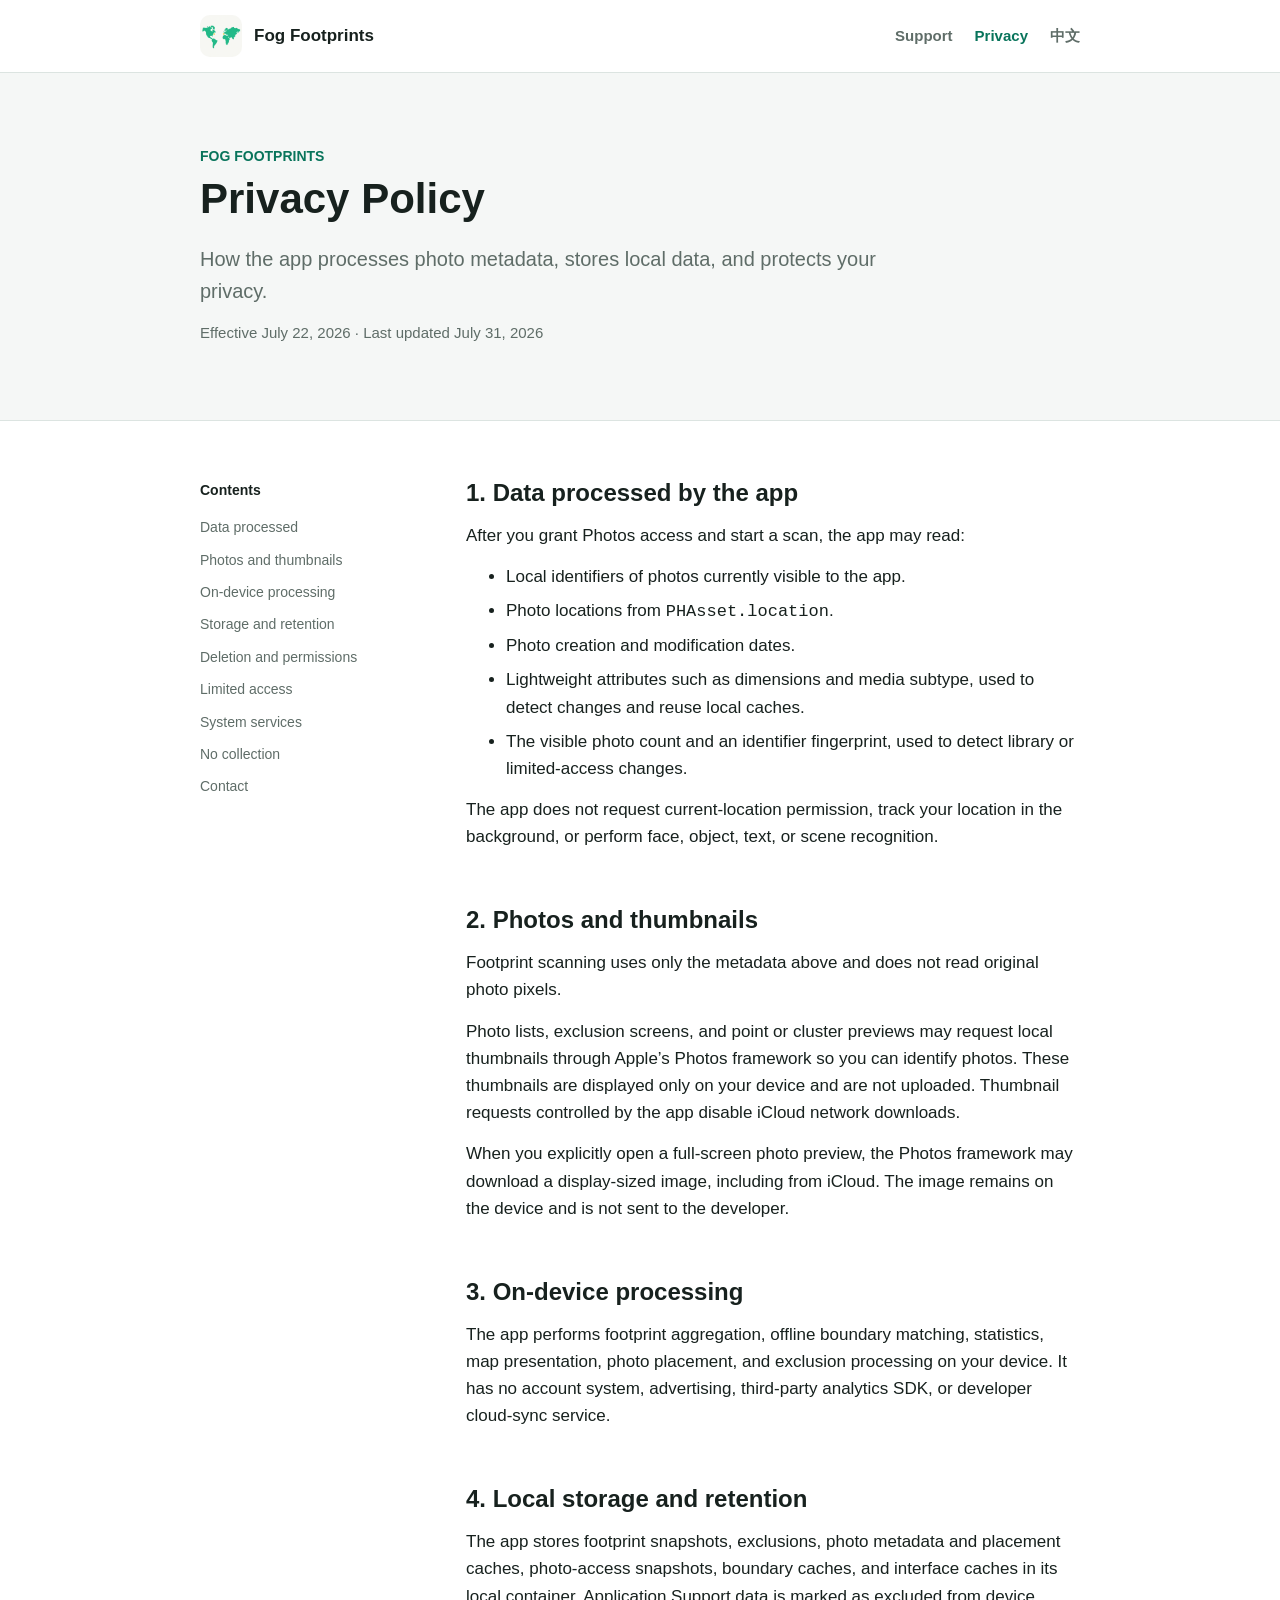
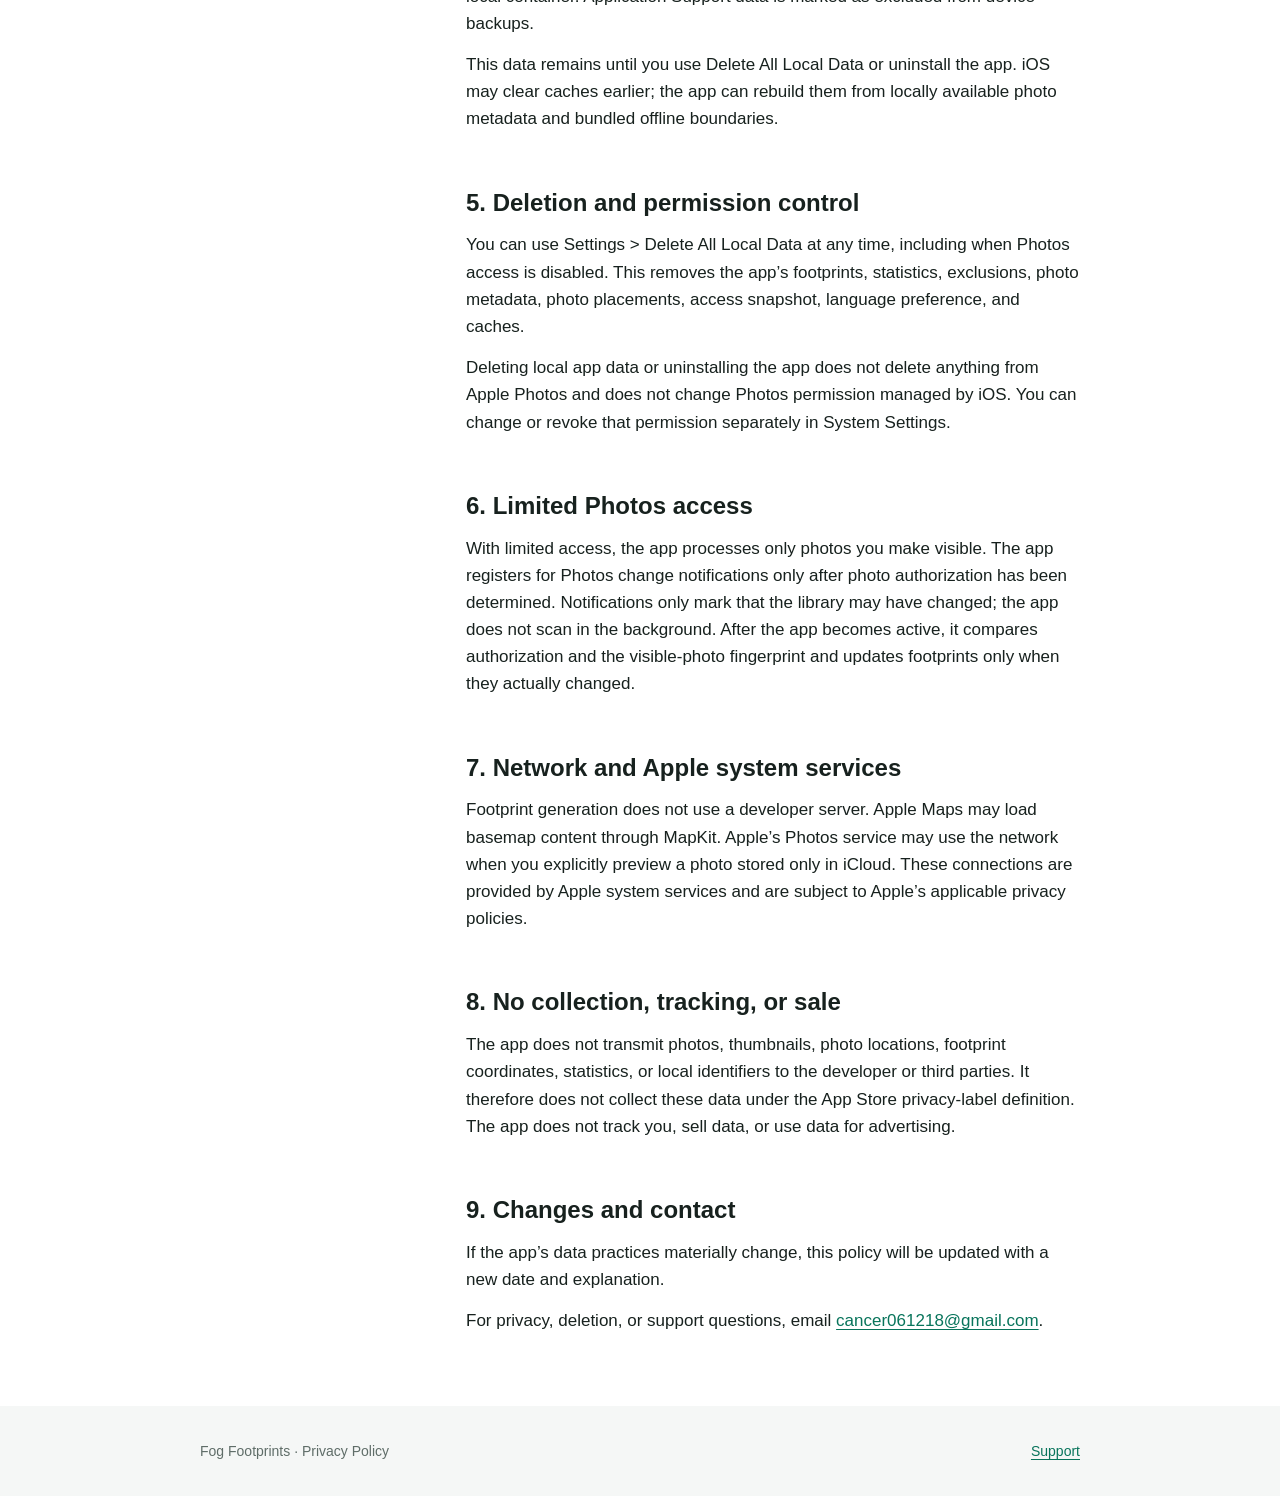
==== privacy/index.html @ 8d7b2f54 "docs: publish support and privacy pages" ====
<!doctype html>
<html lang="en">
<head>
  <meta charset="utf-8">
  <meta name="viewport" content="width=device-width, initial-scale=1">
  <meta name="color-scheme" content="light">
  <meta name="theme-color" content="#08745b">
  <meta name="description" content="Privacy Policy for the Fog Footprints iPhone app.">
  <title>Privacy Policy · Fog Footprints</title>
  <link rel="canonical" href="https://dinghuooooo.github.io/fog-footprints-support/privacy/">
  <link rel="alternate" hreflang="en" href="https://dinghuooooo.github.io/fog-footprints-support/privacy/">
  <link rel="alternate" hreflang="zh-Hans" href="https://dinghuooooo.github.io/fog-footprints-support/zh/privacy/">
  <link rel="icon" href="../assets/app-icon.png">
  <link rel="stylesheet" href="../assets/styles.css">
</head>
<body>
  <a class="skip-link" href="#policy">Skip to policy</a>
  <header class="site-header">
    <div class="shell header-inner">
      <a class="brand" href="../" aria-label="Fog Footprints Support home">
        <img src="../assets/app-icon.png" alt="">
        <span>Fog Footprints</span>
      </a>
      <nav class="site-nav" aria-label="Primary navigation">
        <a href="../">Support</a>
        <a href="./" aria-current="page">Privacy</a>
        <a href="../zh/privacy/" lang="zh-Hans">中文</a>
      </nav>
    </div>
  </header>

  <main id="policy">
    <section class="hero">
      <div class="shell">
        <p class="eyebrow">Fog Footprints</p>
        <h1>Privacy Policy</h1>
        <p class="lead">How the app processes photo metadata, stores local data, and protects your privacy.</p>
        <p class="meta">Effective July 22, 2026 · Last updated July 31, 2026</p>
      </div>
    </section>

    <section class="section">
      <div class="shell policy-layout">
        <nav class="policy-nav" aria-label="Privacy Policy sections">
          <strong>Contents</strong>
          <a href="#data">Data processed</a>
          <a href="#photos">Photos and thumbnails</a>
          <a href="#processing">On-device processing</a>
          <a href="#storage">Storage and retention</a>
          <a href="#deletion">Deletion and permissions</a>
          <a href="#limited">Limited access</a>
          <a href="#network">System services</a>
          <a href="#collection">No collection</a>
          <a href="#contact">Contact</a>
        </nav>

        <article class="policy-content">
          <section id="data">
            <h2>1. Data processed by the app</h2>
            <p>After you grant Photos access and start a scan, the app may read:</p>
            <ul>
              <li>Local identifiers of photos currently visible to the app.</li>
              <li>Photo locations from <code>PHAsset.location</code>.</li>
              <li>Photo creation and modification dates.</li>
              <li>Lightweight attributes such as dimensions and media subtype, used to detect changes and reuse local caches.</li>
              <li>The visible photo count and an identifier fingerprint, used to detect library or limited-access changes.</li>
            </ul>
            <p>The app does not request current-location permission, track your location in the background, or perform face, object, text, or scene recognition.</p>
          </section>

          <section id="photos">
            <h2>2. Photos and thumbnails</h2>
            <p>Footprint scanning uses only the metadata above and does not read original photo pixels.</p>
            <p>Photo lists, exclusion screens, and point or cluster previews may request local thumbnails through Apple’s Photos framework so you can identify photos. These thumbnails are displayed only on your device and are not uploaded. Thumbnail requests controlled by the app disable iCloud network downloads.</p>
            <p>When you explicitly open a full-screen photo preview, the Photos framework may download a display-sized image, including from iCloud. The image remains on the device and is not sent to the developer.</p>
          </section>

          <section id="processing">
            <h2>3. On-device processing</h2>
            <p>The app performs footprint aggregation, offline boundary matching, statistics, map presentation, photo placement, and exclusion processing on your device. It has no account system, advertising, third-party analytics SDK, or developer cloud-sync service.</p>
          </section>

          <section id="storage">
            <h2>4. Local storage and retention</h2>
            <p>The app stores footprint snapshots, exclusions, photo metadata and placement caches, photo-access snapshots, boundary caches, and interface caches in its local container. Application Support data is marked as excluded from device backups.</p>
            <p>This data remains until you use Delete All Local Data or uninstall the app. iOS may clear caches earlier; the app can rebuild them from locally available photo metadata and bundled offline boundaries.</p>
          </section>

          <section id="deletion">
            <h2>5. Deletion and permission control</h2>
            <p>You can use Settings &gt; Delete All Local Data at any time, including when Photos access is disabled. This removes the app’s footprints, statistics, exclusions, photo metadata, photo placements, access snapshot, language preference, and caches.</p>
            <p>Deleting local app data or uninstalling the app does not delete anything from Apple Photos and does not change Photos permission managed by iOS. You can change or revoke that permission separately in System Settings.</p>
          </section>

          <section id="limited">
            <h2>6. Limited Photos access</h2>
            <p>With limited access, the app processes only photos you make visible. The app registers for Photos change notifications only after photo authorization has been determined. Notifications only mark that the library may have changed; the app does not scan in the background. After the app becomes active, it compares authorization and the visible-photo fingerprint and updates footprints only when they actually changed.</p>
          </section>

          <section id="network">
            <h2>7. Network and Apple system services</h2>
            <p>Footprint generation does not use a developer server. Apple Maps may load basemap content through MapKit. Apple’s Photos service may use the network when you explicitly preview a photo stored only in iCloud. These connections are provided by Apple system services and are subject to Apple’s applicable privacy policies.</p>
          </section>

          <section id="collection">
            <h2>8. No collection, tracking, or sale</h2>
            <p>The app does not transmit photos, thumbnails, photo locations, footprint coordinates, statistics, or local identifiers to the developer or third parties. It therefore does not collect these data under the App Store privacy-label definition. The app does not track you, sell data, or use data for advertising.</p>
          </section>

          <section id="contact">
            <h2>9. Changes and contact</h2>
            <p>If the app’s data practices materially change, this policy will be updated with a new date and explanation.</p>
            <p>For privacy, deletion, or support questions, email <a href="mailto:cancer061218@gmail.com?subject=Fog%20Footprints%20Privacy">cancer061218@gmail.com</a>.</p>
          </section>
        </article>
      </div>
    </section>
  </main>

  <footer class="site-footer">
    <div class="shell footer-inner">
      <p>Fog Footprints · Privacy Policy</p>
      <p><a href="../">Support</a></p>
    </div>
  </footer>
</body>
</html>
---- assets/styles.css ----
:root {
  color-scheme: light;
  --ink: #17211e;
  --muted: #5f6d68;
  --line: #dce4e1;
  --canvas: #f5f7f6;
  --surface: #ffffff;
  --accent: #08745b;
  --accent-strong: #055a47;
  --accent-soft: #e5f2ee;
  --focus: #0a6fca;
}

* {
  box-sizing: border-box;
}

html {
  background: var(--canvas);
  scroll-behavior: smooth;
}

body {
  margin: 0;
  color: var(--ink);
  background: var(--surface);
  font-family: -apple-system, BlinkMacSystemFont, "Segoe UI", sans-serif;
  font-size: 17px;
  line-height: 1.6;
  letter-spacing: 0;
  -webkit-font-smoothing: antialiased;
}

a {
  color: var(--accent);
  text-underline-offset: 3px;
}

a:hover {
  color: var(--accent-strong);
}

a:focus-visible,
summary:focus-visible {
  outline: 3px solid var(--focus);
  outline-offset: 4px;
}

.skip-link {
  position: absolute;
  top: -60px;
  left: 16px;
  z-index: 10;
  padding: 10px 14px;
  color: #ffffff;
  background: var(--ink);
  border-radius: 6px;
}

.skip-link:focus {
  top: 12px;
}

.shell {
  width: min(100% - 40px, 880px);
  margin: 0 auto;
}

.site-header {
  border-bottom: 1px solid var(--line);
  background: rgba(255, 255, 255, 0.96);
}

.header-inner {
  min-height: 72px;
  display: flex;
  align-items: center;
  justify-content: space-between;
  gap: 24px;
}

.brand {
  display: inline-flex;
  align-items: center;
  gap: 12px;
  color: var(--ink);
  font-weight: 700;
  text-decoration: none;
}

.brand img {
  width: 42px;
  height: 42px;
  border-radius: 10px;
}

.site-nav {
  display: flex;
  align-items: center;
  gap: 22px;
  font-size: 15px;
}

.site-nav a {
  color: var(--muted);
  font-weight: 600;
  text-decoration: none;
}

.site-nav a[aria-current="page"] {
  color: var(--accent);
}

.hero {
  padding: 72px 0 60px;
  border-bottom: 1px solid var(--line);
  background: var(--canvas);
}

.hero-lockup {
  display: flex;
  align-items: center;
  gap: 24px;
}

.hero-icon {
  width: 88px;
  height: 88px;
  flex: 0 0 auto;
  border-radius: 20px;
  box-shadow: 0 10px 28px rgba(23, 33, 30, 0.12);
}

h1,
h2,
h3 {
  margin: 0;
  line-height: 1.2;
  letter-spacing: 0;
}

h1 {
  max-width: 700px;
  font-size: 42px;
}

h2 {
  margin-bottom: 20px;
  font-size: 27px;
}

h3 {
  font-size: 19px;
}

.eyebrow {
  margin: 0 0 7px;
  color: var(--accent);
  font-size: 14px;
  font-weight: 700;
  text-transform: uppercase;
}

.lead {
  max-width: 700px;
  margin: 18px 0 0;
  color: var(--muted);
  font-size: 20px;
}

.section {
  padding: 58px 0;
  border-bottom: 1px solid var(--line);
}

.section:last-child {
  border-bottom: 0;
}

.contact-band {
  color: #ffffff;
  background: var(--accent-strong);
}

.contact-layout {
  display: grid;
  grid-template-columns: minmax(0, 1fr) auto;
  align-items: center;
  gap: 40px;
}

.contact-band h2,
.contact-band p {
  color: #ffffff;
}

.contact-band p {
  max-width: 620px;
  margin: 10px 0 0;
  opacity: 0.88;
}

.primary-action {
  display: inline-flex;
  min-height: 48px;
  align-items: center;
  justify-content: center;
  padding: 11px 18px;
  color: var(--accent-strong);
  background: #ffffff;
  border: 1px solid #ffffff;
  border-radius: 7px;
  font-weight: 700;
  text-decoration: none;
  white-space: nowrap;
}

.primary-action:hover {
  color: var(--accent-strong);
  background: var(--accent-soft);
}

.note {
  margin-top: 18px;
  color: var(--muted);
  font-size: 15px;
}

.faq-list {
  border-top: 1px solid var(--line);
}

details {
  border-bottom: 1px solid var(--line);
}

summary {
  position: relative;
  padding: 22px 42px 22px 0;
  font-weight: 700;
  cursor: pointer;
  list-style: none;
}

summary::-webkit-details-marker {
  display: none;
}

summary::after {
  position: absolute;
  top: 20px;
  right: 4px;
  color: var(--accent);
  content: "+";
  font-size: 24px;
  font-weight: 400;
}

details[open] summary::after {
  content: "−";
}

details p {
  max-width: 760px;
  margin: -4px 0 22px;
  color: var(--muted);
}

.feature-grid {
  display: grid;
  grid-template-columns: repeat(3, minmax(0, 1fr));
  gap: 28px;
}

.feature {
  padding-top: 18px;
  border-top: 3px solid var(--accent);
}

.feature p {
  margin: 8px 0 0;
  color: var(--muted);
}

.policy-layout {
  display: grid;
  grid-template-columns: 210px minmax(0, 1fr);
  gap: 56px;
  align-items: start;
}

.policy-nav {
  position: sticky;
  top: 28px;
}

.policy-nav strong {
  display: block;
  margin-bottom: 10px;
  font-size: 14px;
}

.policy-nav a {
  display: block;
  padding: 5px 0;
  color: var(--muted);
  font-size: 14px;
  text-decoration: none;
}

.policy-content section {
  padding: 0 0 42px;
  scroll-margin-top: 28px;
}

.policy-content section:last-child {
  padding-bottom: 0;
}

.policy-content h2 {
  margin-bottom: 14px;
  font-size: 24px;
}

.policy-content p,
.policy-content ul {
  margin: 0 0 14px;
}

.policy-content li + li {
  margin-top: 7px;
}

.meta {
  margin-top: 14px;
  color: var(--muted);
  font-size: 15px;
}

.site-footer {
  padding: 34px 0;
  color: var(--muted);
  background: var(--canvas);
  font-size: 14px;
}

.footer-inner {
  display: flex;
  justify-content: space-between;
  gap: 24px;
}

.footer-inner p {
  margin: 0;
}

@media (max-width: 700px) {
  body {
    font-size: 16px;
  }

  .shell {
    width: min(100% - 32px, 880px);
  }

  .header-inner {
    min-height: auto;
    padding: 14px 0;
    align-items: flex-start;
    flex-direction: column;
    gap: 12px;
  }

  .site-nav {
    width: 100%;
    gap: 18px;
    overflow-x: auto;
    padding-bottom: 2px;
  }

  .hero {
    padding: 48px 0 42px;
  }

  .hero-lockup {
    align-items: flex-start;
    flex-direction: column;
  }

  .hero-icon {
    width: 76px;
    height: 76px;
    border-radius: 17px;
  }

  h1 {
    font-size: 34px;
  }

  .lead {
    font-size: 18px;
  }

  .section {
    padding: 44px 0;
  }

  .contact-layout,
  .feature-grid,
  .policy-layout {
    grid-template-columns: 1fr;
  }

  .contact-layout {
    gap: 26px;
  }

  .primary-action {
    width: 100%;
    white-space: normal;
    text-align: center;
  }

  .feature-grid {
    gap: 26px;
  }

  .policy-nav {
    position: static;
    padding-bottom: 20px;
    border-bottom: 1px solid var(--line);
  }

  .footer-inner {
    flex-direction: column;
    gap: 8px;
  }
}
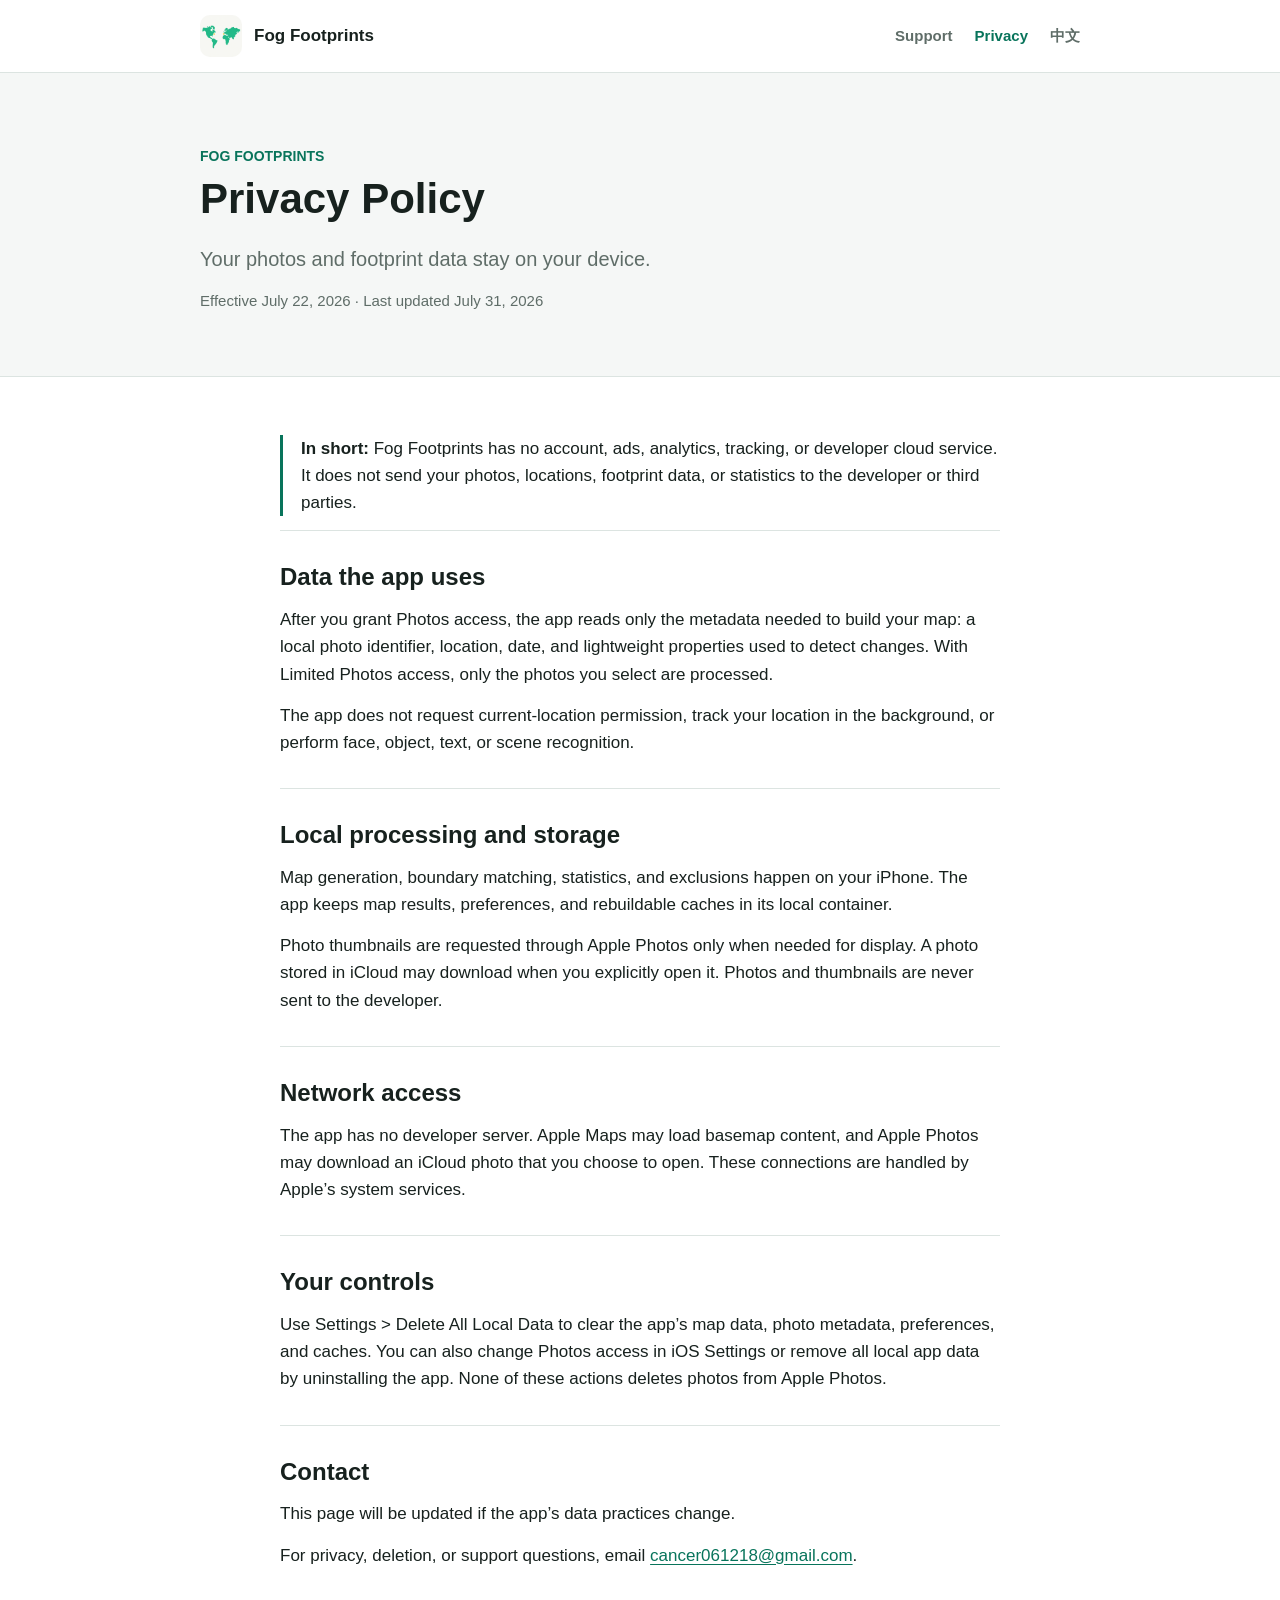
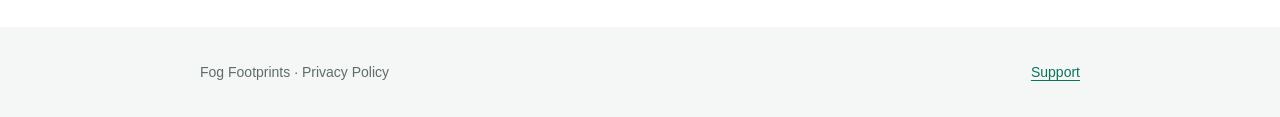
==== commit 9885c7ae: "docs: simplify privacy policy pages" ====
--- a/privacy/index.html
+++ b/privacy/index.html
@@ -30,86 +30,45 @@
   </header>
 
   <main id="policy">
-    <section class="hero">
+    <section class="hero privacy-hero">
       <div class="shell">
         <p class="eyebrow">Fog Footprints</p>
         <h1>Privacy Policy</h1>
-        <p class="lead">How the app processes photo metadata, stores local data, and protects your privacy.</p>
+        <p class="lead">Your photos and footprint data stay on your device.</p>
         <p class="meta">Effective July 22, 2026 · Last updated July 31, 2026</p>
       </div>
     </section>
 
     <section class="section">
-      <div class="shell policy-layout">
-        <nav class="policy-nav" aria-label="Privacy Policy sections">
-          <strong>Contents</strong>
-          <a href="#data">Data processed</a>
-          <a href="#photos">Photos and thumbnails</a>
-          <a href="#processing">On-device processing</a>
-          <a href="#storage">Storage and retention</a>
-          <a href="#deletion">Deletion and permissions</a>
-          <a href="#limited">Limited access</a>
-          <a href="#network">System services</a>
-          <a href="#collection">No collection</a>
-          <a href="#contact">Contact</a>
-        </nav>
+      <div class="shell">
+        <article class="policy-content">
+          <p class="policy-statement"><strong>In short:</strong> Fog Footprints has no account, ads, analytics, tracking, or developer cloud service. It does not send your photos, locations, footprint data, or statistics to the developer or third parties.</p>
 
-        <article class="policy-content">
           <section id="data">
-            <h2>1. Data processed by the app</h2>
-            <p>After you grant Photos access and start a scan, the app may read:</p>
-            <ul>
-              <li>Local identifiers of photos currently visible to the app.</li>
-              <li>Photo locations from <code>PHAsset.location</code>.</li>
-              <li>Photo creation and modification dates.</li>
-              <li>Lightweight attributes such as dimensions and media subtype, used to detect changes and reuse local caches.</li>
-              <li>The visible photo count and an identifier fingerprint, used to detect library or limited-access changes.</li>
-            </ul>
+            <h2>Data the app uses</h2>
+            <p>After you grant Photos access, the app reads only the metadata needed to build your map: a local photo identifier, location, date, and lightweight properties used to detect changes. With Limited Photos access, only the photos you select are processed.</p>
             <p>The app does not request current-location permission, track your location in the background, or perform face, object, text, or scene recognition.</p>
           </section>
 
-          <section id="photos">
-            <h2>2. Photos and thumbnails</h2>
-            <p>Footprint scanning uses only the metadata above and does not read original photo pixels.</p>
-            <p>Photo lists, exclusion screens, and point or cluster previews may request local thumbnails through Apple’s Photos framework so you can identify photos. These thumbnails are displayed only on your device and are not uploaded. Thumbnail requests controlled by the app disable iCloud network downloads.</p>
-            <p>When you explicitly open a full-screen photo preview, the Photos framework may download a display-sized image, including from iCloud. The image remains on the device and is not sent to the developer.</p>
-          </section>
-
           <section id="processing">
-            <h2>3. On-device processing</h2>
-            <p>The app performs footprint aggregation, offline boundary matching, statistics, map presentation, photo placement, and exclusion processing on your device. It has no account system, advertising, third-party analytics SDK, or developer cloud-sync service.</p>
-          </section>
-
-          <section id="storage">
-            <h2>4. Local storage and retention</h2>
-            <p>The app stores footprint snapshots, exclusions, photo metadata and placement caches, photo-access snapshots, boundary caches, and interface caches in its local container. Application Support data is marked as excluded from device backups.</p>
-            <p>This data remains until you use Delete All Local Data or uninstall the app. iOS may clear caches earlier; the app can rebuild them from locally available photo metadata and bundled offline boundaries.</p>
-          </section>
-
-          <section id="deletion">
-            <h2>5. Deletion and permission control</h2>
-            <p>You can use Settings &gt; Delete All Local Data at any time, including when Photos access is disabled. This removes the app’s footprints, statistics, exclusions, photo metadata, photo placements, access snapshot, language preference, and caches.</p>
-            <p>Deleting local app data or uninstalling the app does not delete anything from Apple Photos and does not change Photos permission managed by iOS. You can change or revoke that permission separately in System Settings.</p>
-          </section>
-
-          <section id="limited">
-            <h2>6. Limited Photos access</h2>
-            <p>With limited access, the app processes only photos you make visible. The app registers for Photos change notifications only after photo authorization has been determined. Notifications only mark that the library may have changed; the app does not scan in the background. After the app becomes active, it compares authorization and the visible-photo fingerprint and updates footprints only when they actually changed.</p>
+            <h2>Local processing and storage</h2>
+            <p>Map generation, boundary matching, statistics, and exclusions happen on your iPhone. The app keeps map results, preferences, and rebuildable caches in its local container.</p>
+            <p>Photo thumbnails are requested through Apple Photos only when needed for display. A photo stored in iCloud may download when you explicitly open it. Photos and thumbnails are never sent to the developer.</p>
           </section>
 
           <section id="network">
-            <h2>7. Network and Apple system services</h2>
-            <p>Footprint generation does not use a developer server. Apple Maps may load basemap content through MapKit. Apple’s Photos service may use the network when you explicitly preview a photo stored only in iCloud. These connections are provided by Apple system services and are subject to Apple’s applicable privacy policies.</p>
+            <h2>Network access</h2>
+            <p>The app has no developer server. Apple Maps may load basemap content, and Apple Photos may download an iCloud photo that you choose to open. These connections are handled by Apple’s system services.</p>
           </section>
 
-          <section id="collection">
-            <h2>8. No collection, tracking, or sale</h2>
-            <p>The app does not transmit photos, thumbnails, photo locations, footprint coordinates, statistics, or local identifiers to the developer or third parties. It therefore does not collect these data under the App Store privacy-label definition. The app does not track you, sell data, or use data for advertising.</p>
+          <section id="controls">
+            <h2>Your controls</h2>
+            <p>Use Settings &gt; Delete All Local Data to clear the app’s map data, photo metadata, preferences, and caches. You can also change Photos access in iOS Settings or remove all local app data by uninstalling the app. None of these actions deletes photos from Apple Photos.</p>
           </section>
 
           <section id="contact">
-            <h2>9. Changes and contact</h2>
-            <p>If the app’s data practices materially change, this policy will be updated with a new date and explanation.</p>
+            <h2>Contact</h2>
+            <p>This page will be updated if the app’s data practices change.</p>
             <p>For privacy, deletion, or support questions, email <a href="mailto:cancer061218@gmail.com?subject=Fog%20Footprints%20Privacy">cancer061218@gmail.com</a>.</p>
           </section>
         </article>
@@ -125,4 +84,3 @@
   </footer>
 </body>
 </html>
-
--- a/assets/styles.css
+++ b/assets/styles.css
@@ -282,34 +282,24 @@
   color: var(--muted);
 }
 
-.policy-layout {
-  display: grid;
-  grid-template-columns: 210px minmax(0, 1fr);
-  gap: 56px;
-  align-items: start;
-}
-
-.policy-nav {
-  position: sticky;
-  top: 28px;
-}
-
-.policy-nav strong {
-  display: block;
-  margin-bottom: 10px;
-  font-size: 14px;
-}
-
-.policy-nav a {
-  display: block;
-  padding: 5px 0;
-  color: var(--muted);
-  font-size: 14px;
-  text-decoration: none;
+.privacy-hero {
+  padding-bottom: 48px;
+}
+
+.policy-content {
+  max-width: 720px;
+  margin: 0 auto;
+}
+
+.policy-statement {
+  margin: 0 0 36px;
+  padding-left: 18px;
+  border-left: 3px solid var(--accent);
 }
 
 .policy-content section {
-  padding: 0 0 42px;
+  padding: 32px 0;
+  border-top: 1px solid var(--line);
   scroll-margin-top: 28px;
 }
 
@@ -325,6 +315,10 @@
 .policy-content p,
 .policy-content ul {
   margin: 0 0 14px;
+}
+
+.policy-content p:last-child {
+  margin-bottom: 0;
 }
 
 .policy-content li + li {
@@ -406,8 +400,7 @@
   }
 
   .contact-layout,
-  .feature-grid,
-  .policy-layout {
+  .feature-grid {
     grid-template-columns: 1fr;
   }
 
@@ -425,10 +418,12 @@
     gap: 26px;
   }
 
-  .policy-nav {
-    position: static;
-    padding-bottom: 20px;
-    border-bottom: 1px solid var(--line);
+  .privacy-hero {
+    padding-bottom: 38px;
+  }
+
+  .policy-statement {
+    margin-bottom: 28px;
   }
 
   .footer-inner {
@@ -436,4 +431,3 @@
     gap: 8px;
   }
 }
-
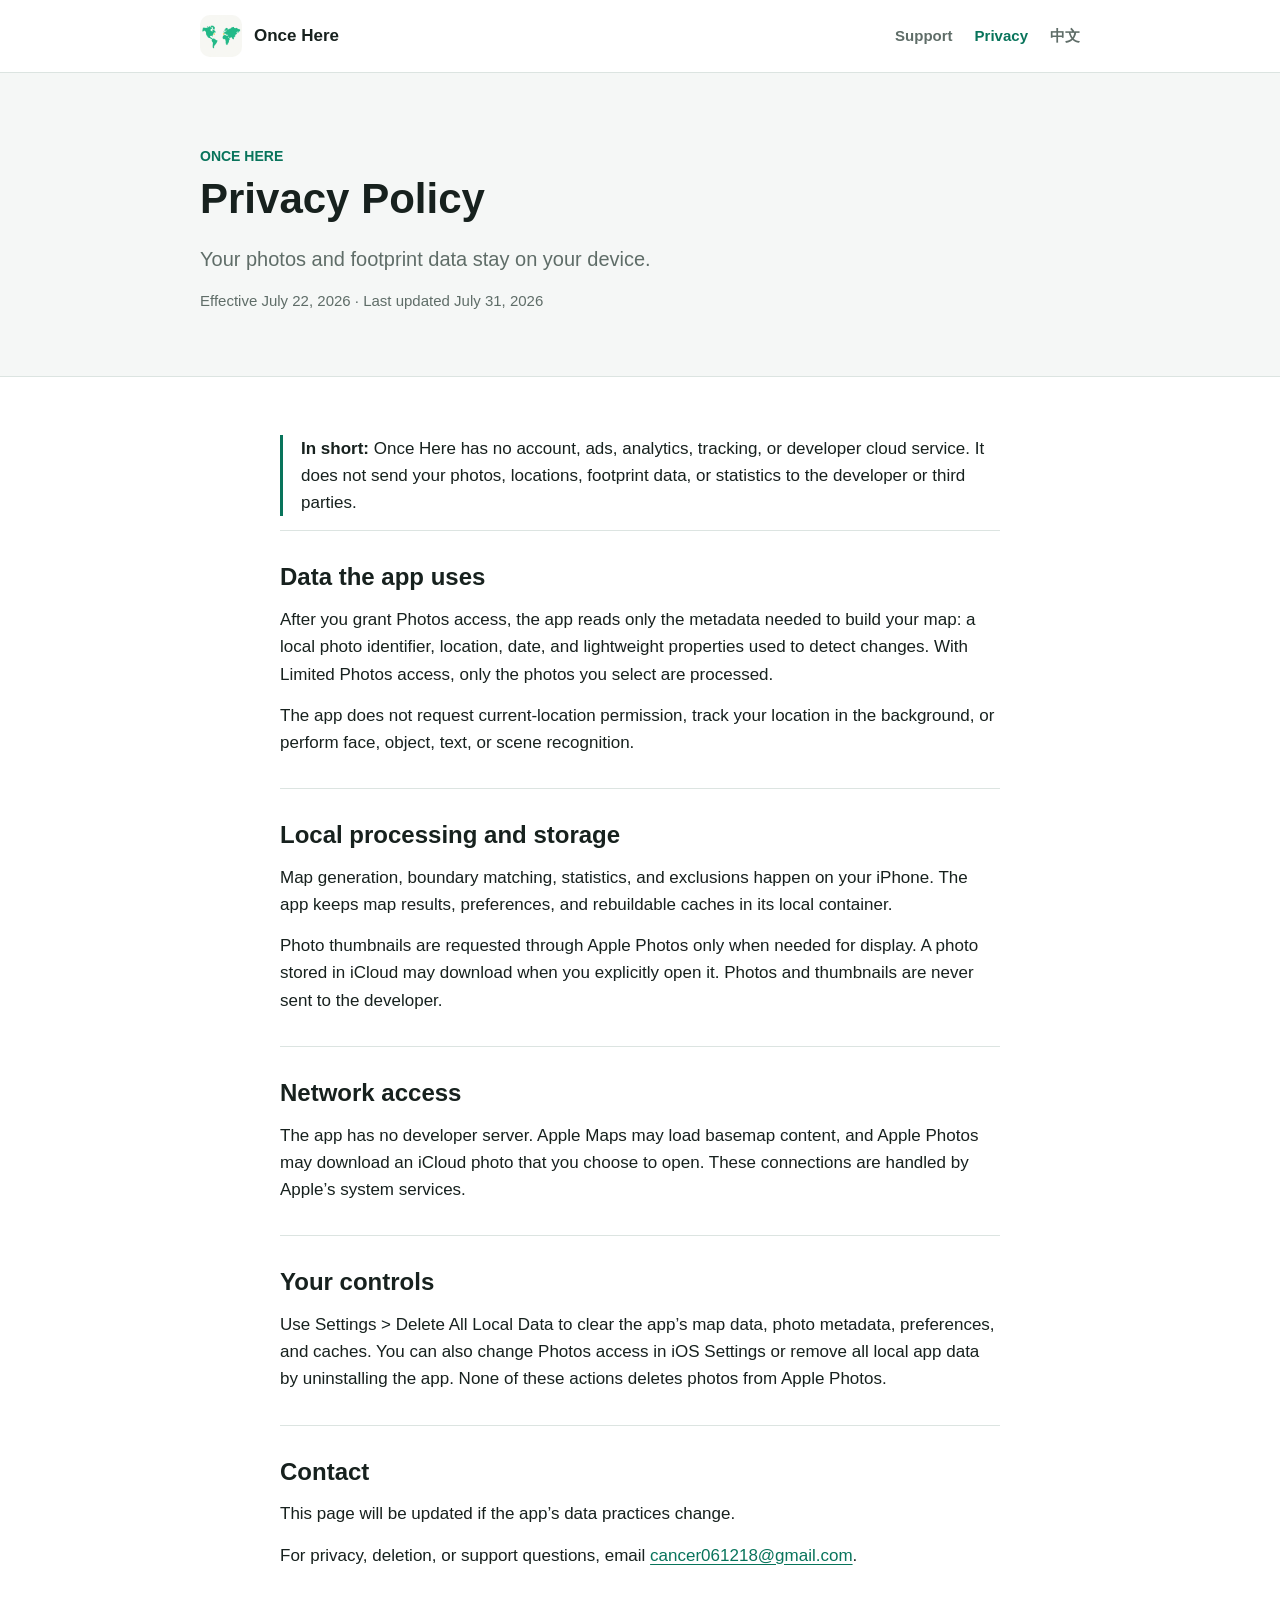
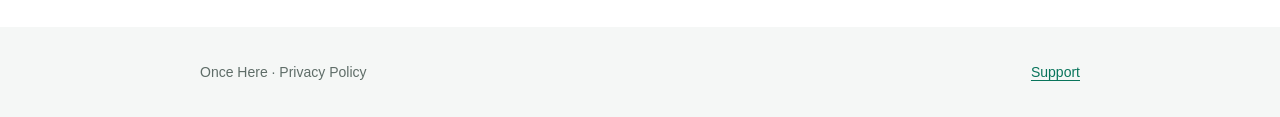
==== commit bd75cd22: "docs: rename app to Once Here" ====
--- a/privacy/index.html
+++ b/privacy/index.html
@@ -5,8 +5,8 @@
   <meta name="viewport" content="width=device-width, initial-scale=1">
   <meta name="color-scheme" content="light">
   <meta name="theme-color" content="#08745b">
-  <meta name="description" content="Privacy Policy for the Fog Footprints iPhone app.">
-  <title>Privacy Policy · Fog Footprints</title>
+  <meta name="description" content="Privacy Policy for the Once Here iPhone app.">
+  <title>Privacy Policy · Once Here</title>
   <link rel="canonical" href="https://dinghuooooo.github.io/fog-footprints-support/privacy/">
   <link rel="alternate" hreflang="en" href="https://dinghuooooo.github.io/fog-footprints-support/privacy/">
   <link rel="alternate" hreflang="zh-Hans" href="https://dinghuooooo.github.io/fog-footprints-support/zh/privacy/">
@@ -17,9 +17,9 @@
   <a class="skip-link" href="#policy">Skip to policy</a>
   <header class="site-header">
     <div class="shell header-inner">
-      <a class="brand" href="../" aria-label="Fog Footprints Support home">
+      <a class="brand" href="../" aria-label="Once Here Support home">
         <img src="../assets/app-icon.png" alt="">
-        <span>Fog Footprints</span>
+        <span>Once Here</span>
       </a>
       <nav class="site-nav" aria-label="Primary navigation">
         <a href="../">Support</a>
@@ -32,7 +32,7 @@
   <main id="policy">
     <section class="hero privacy-hero">
       <div class="shell">
-        <p class="eyebrow">Fog Footprints</p>
+        <p class="eyebrow">Once Here</p>
         <h1>Privacy Policy</h1>
         <p class="lead">Your photos and footprint data stay on your device.</p>
         <p class="meta">Effective July 22, 2026 · Last updated July 31, 2026</p>
@@ -42,7 +42,7 @@
     <section class="section">
       <div class="shell">
         <article class="policy-content">
-          <p class="policy-statement"><strong>In short:</strong> Fog Footprints has no account, ads, analytics, tracking, or developer cloud service. It does not send your photos, locations, footprint data, or statistics to the developer or third parties.</p>
+          <p class="policy-statement"><strong>In short:</strong> Once Here has no account, ads, analytics, tracking, or developer cloud service. It does not send your photos, locations, footprint data, or statistics to the developer or third parties.</p>
 
           <section id="data">
             <h2>Data the app uses</h2>
@@ -69,7 +69,7 @@
           <section id="contact">
             <h2>Contact</h2>
             <p>This page will be updated if the app’s data practices change.</p>
-            <p>For privacy, deletion, or support questions, email <a href="mailto:cancer061218@gmail.com?subject=Fog%20Footprints%20Privacy">cancer061218@gmail.com</a>.</p>
+            <p>For privacy, deletion, or support questions, email <a href="mailto:cancer061218@gmail.com?subject=Once%20Here%20Privacy">cancer061218@gmail.com</a>.</p>
           </section>
         </article>
       </div>
@@ -78,7 +78,7 @@
 
   <footer class="site-footer">
     <div class="shell footer-inner">
-      <p>Fog Footprints · Privacy Policy</p>
+      <p>Once Here · Privacy Policy</p>
       <p><a href="../">Support</a></p>
     </div>
   </footer>
